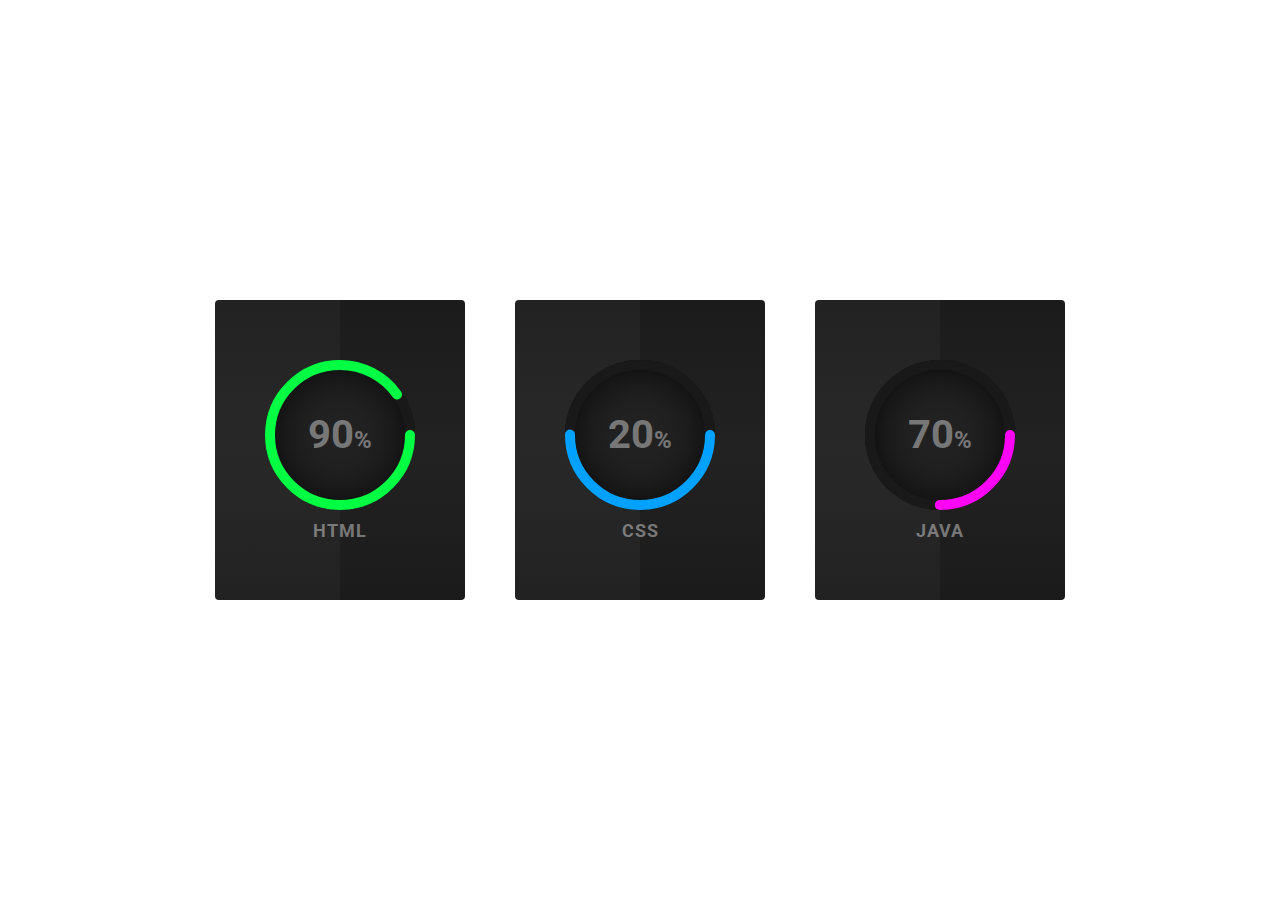
==== clocki/index.html @ 2bf3cbed "Initial commit" ====
<!doctype html>
<html>

<head>
    <meta charset="utf-8">
    <title>zegary</title>
    <link rel="stylesheet" href="style.css">
</head>

<body>

<div class="container">
    <div class="card">
        <div class="box">
            <div class="percent">
                <svg>
                    <circle cx="70" cy="70" r="70"></circle>
                    <circle cx="70" cy="70" r="70"></circle>
                </svg>
                <div class="number">
                    <h2>90<span>%</span></h2>
                </div>
            </div>
            <h2 class="text">HTML</h2>
        </div>
    </div>
    <div class="card">
        <div class="box">
            <div class="percent">
                <svg>
                    <circle cx="70" cy="70" r="70"></circle>
                    <circle cx="70" cy="70" r="70"></circle>
                </svg>
                <div class="number">
                    <h2>20<span>%</span></h2>
                </div>
            </div>
            <h2 class="text">CSS</h2>
        </div>
    </div>
    <div class="card">
        <div class="box">
            <div class="percent">
                <svg>
                    <circle cx="70" cy="70" r="70"></circle>
                    <circle cx="70" cy="70" r="70"></circle>
                </svg>
                <div class="number">
                    <h2>70<span>%</span></h2>
                </div>
            </div>
            <h2 class="text">JAVA</h2>
        </div>
    </div>
</div>

</body>

</html>
---- clocki/style.css ----
@import url("https://fonts.googleapis.com/css2?family=Roboto:ital,wght@0,100;0,300;0,400;0,500;0,700;0,900;1,100;1,300;1,400;1,500;1,700;1,900&display=swap");
* {
  font-family: "Roboto", sans-serif;
  margin: 0;
  padding: 0;
}
body {
  display: flex;
  justify-content: center;
  align-items: center;
  min-height: 100vh;
  background: #ffffff;
}
.container {
  position: relative;
  width: 900px;
  display: flex;
  justify-content: space-around;
}
.container .card {
  position: relative;
  width: 250px;
  background: linear-gradient(0deg, #1b1b1b, #222, #1b1b1b);
  justify-content: center;
  align-items: center;
  display: flex;
  height: 300px;
  border-radius: 4px;
  text-align: center;
  overflow: hidden;
  transition: 0, 5s;
}

.container .card:hover {
  transform: translateY(-10px);
  box-shadow: 0 15px 35px rgba(0, 0, 0, 0.5);
}

.container .card::before {
  content: "";
  position: absolute;
  top: 0;
  left: -50%;
  width: 100%;
  height: 100%;
  background: rgba(255, 255, 255, 0.03);
  pointer-events: none;
  z-index: 1;
}
.percent {
  position: relative;
  width: 150px;
  height: 150px;
  border-radius: 50%;
  box-shadow: inset 0 0 50px #000;
  background: #222;
  z-index: 1000;
}
.percent .number {
  position: absolute;
  top: 0;
  left: 0;
  width: 100%;
  height: 100%;
  display: flex;
  justify-content: center;
  align-items: center;
  border-radius: 50%;
}

.percent .number h2 {
  color: #777;
  font-weight: 700;
  font-size: 40px;
  transition: 0.5s;
}

.card:hover .percent .number h2 {
  color: #fff;
  font-size: 60px;
}

.percent .number h2 span {
  font-size: 24px;
  color: #777;
  transition: 0.5s;
}

.card:hover .percent .number h2 span {
  color: #fff;
  transition: 0.5s;
}
.text {
  position: relative;
  color: #777;
  margin-top: 10px;
  font-weight: 700;
  font-size: 18px;
  letter-spacing: 1px;
  text-transform: uppercase;
  transition: 0.5s;
}

.card:hover .text {
  color: #fff;
  margin-top: 15px;
  font-size: 25px;
}

svg {
  position: relative;
  width: 150px;
  height: 150px;
  z-index: 1000;
}
svg circle {
  width: 100%;
  height: 100%;
  fill: none;
  stroke: #191919;
  stroke-width: 10;
  stroke-linecap: round;
  transform: translate(5px, 5px);
}
svg circle:nth-child(2) {
  stroke-dasharray: 440;
  stroke-dashoffset: 440;
}
.card:nth-child(1) svg circle:nth-child(2) {
  stroke-dashoffset: calc(440 - (440 * 90) / 100);
  stroke: #00ff43;
}
.card:nth-child(2) svg circle:nth-child(2) {
  stroke-dashoffset: calc(440 - (440 * 50) / 100);
  stroke: #00a1ff;
}
.card:nth-child(3) svg circle:nth-child(2) {
  stroke-dashoffset: calc(440 - (440 * 25) / 100);
  stroke: #ff04f7;
}
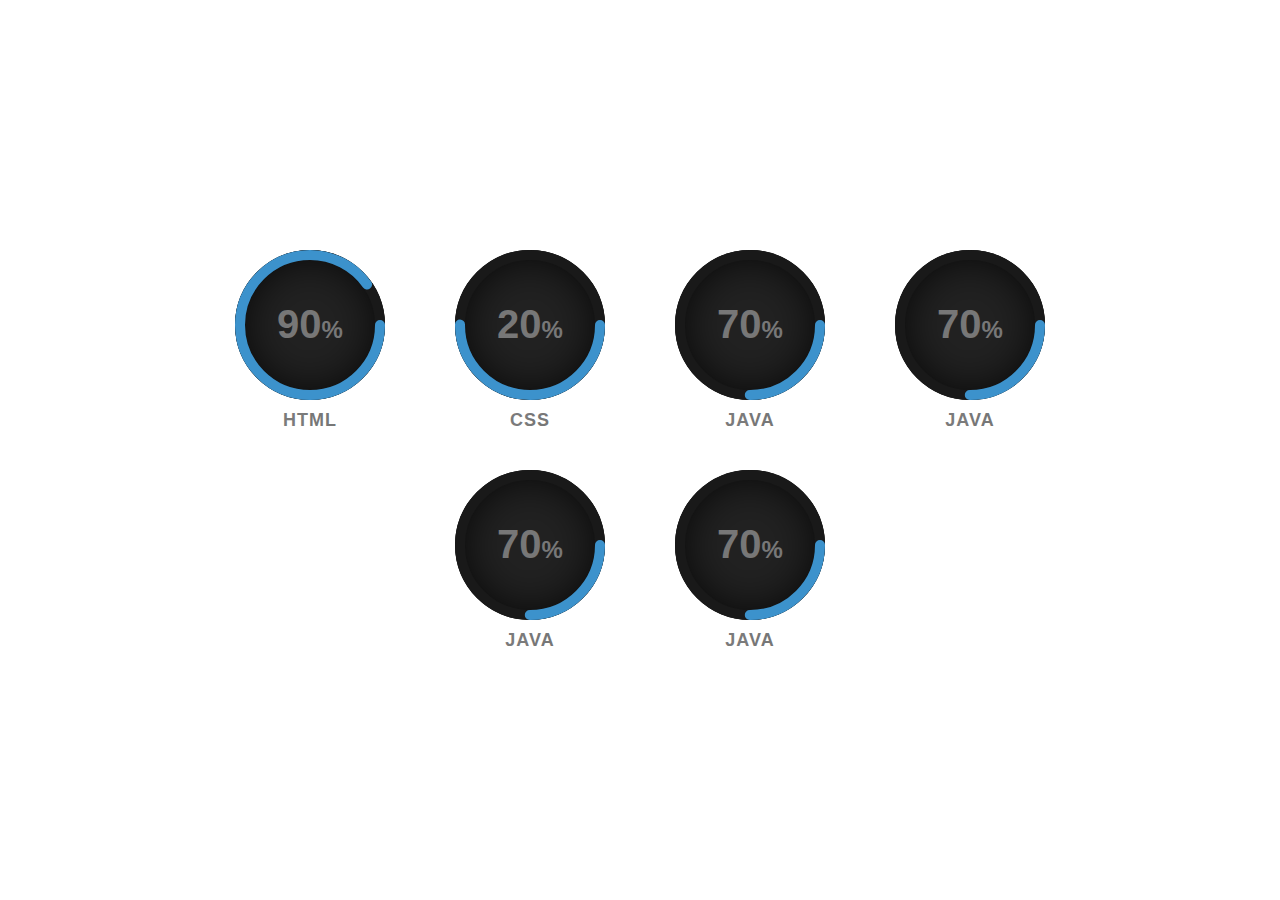
==== commit de08cd3b: "add new font" ====
--- a/clocki/index.html
+++ b/clocki/index.html
@@ -52,6 +52,48 @@
             <h2 class="text">JAVA</h2>
         </div>
     </div>
+    <div class="card">
+        <div class="box">
+            <div class="percent">
+                <svg>
+                    <circle cx="70" cy="70" r="70"></circle>
+                    <circle cx="70" cy="70" r="70"></circle>
+                </svg>
+                <div class="number">
+                    <h2>70<span>%</span></h2>
+                </div>
+            </div>
+            <h2 class="text">JAVA</h2>
+        </div>
+    </div>
+    <div class="card">
+        <div class="box">
+            <div class="percent">
+                <svg>
+                    <circle cx="70" cy="70" r="70"></circle>
+                    <circle cx="70" cy="70" r="70"></circle>
+                </svg>
+                <div class="number">
+                    <h2>70<span>%</span></h2>
+                </div>
+            </div>
+            <h2 class="text">JAVA</h2>
+        </div>
+    </div>
+    <div class="card">
+        <div class="box">
+            <div class="percent">
+                <svg>
+                    <circle cx="70" cy="70" r="70"></circle>
+                    <circle cx="70" cy="70" r="70"></circle>
+                </svg>
+                <div class="number">
+                    <h2>70<span>%</span></h2>
+                </div>
+            </div>
+            <h2 class="text">JAVA</h2>
+        </div>
+    </div>
 </div>
 
 </body>
--- a/clocki/style.css
+++ b/clocki/style.css
@@ -1,8 +1,10 @@
 @import url("https://fonts.googleapis.com/css2?family=Roboto:ital,wght@0,100;0,300;0,400;0,500;0,700;0,900;1,100;1,300;1,400;1,500;1,700;1,900&display=swap");
+
 * {
-  font-family: "Roboto", sans-serif;
+  font-family: "coolveticacompressed", sans-serif;
   margin: 0;
   padding: 0;
+  -webkit-font-smoothing: antialiased;
 }
 body {
   display: flex;
@@ -15,16 +17,16 @@
   position: relative;
   width: 900px;
   display: flex;
-  justify-content: space-around;
+  justify-content: center;
+  flex-wrap: wrap;
 }
 .container .card {
   position: relative;
-  width: 250px;
-  background: linear-gradient(0deg, #1b1b1b, #222, #1b1b1b);
+  width: 220px;
   justify-content: center;
   align-items: center;
   display: flex;
-  height: 300px;
+  height: 220px;
   border-radius: 4px;
   text-align: center;
   overflow: hidden;
@@ -128,13 +130,25 @@
 }
 .card:nth-child(1) svg circle:nth-child(2) {
   stroke-dashoffset: calc(440 - (440 * 90) / 100);
-  stroke: #00ff43;
+  stroke: #3c92cc;
 }
 .card:nth-child(2) svg circle:nth-child(2) {
   stroke-dashoffset: calc(440 - (440 * 50) / 100);
-  stroke: #00a1ff;
+  stroke: #3c92cc;
 }
 .card:nth-child(3) svg circle:nth-child(2) {
   stroke-dashoffset: calc(440 - (440 * 25) / 100);
-  stroke: #ff04f7;
+  stroke: #3c92cc;
 }
+.card:nth-child(4) svg circle:nth-child(2) {
+  stroke-dashoffset: calc(440 - (440 * 25) / 100);
+  stroke: #3c92cc;
+}
+.card:nth-child(5) svg circle:nth-child(2) {
+  stroke-dashoffset: calc(440 - (440 * 25) / 100);
+  stroke: #3c92cc;
+}
+.card:nth-child(6) svg circle:nth-child(2) {
+  stroke-dashoffset: calc(440 - (440 * 25) / 100);
+  stroke: #3c92cc;
+}
